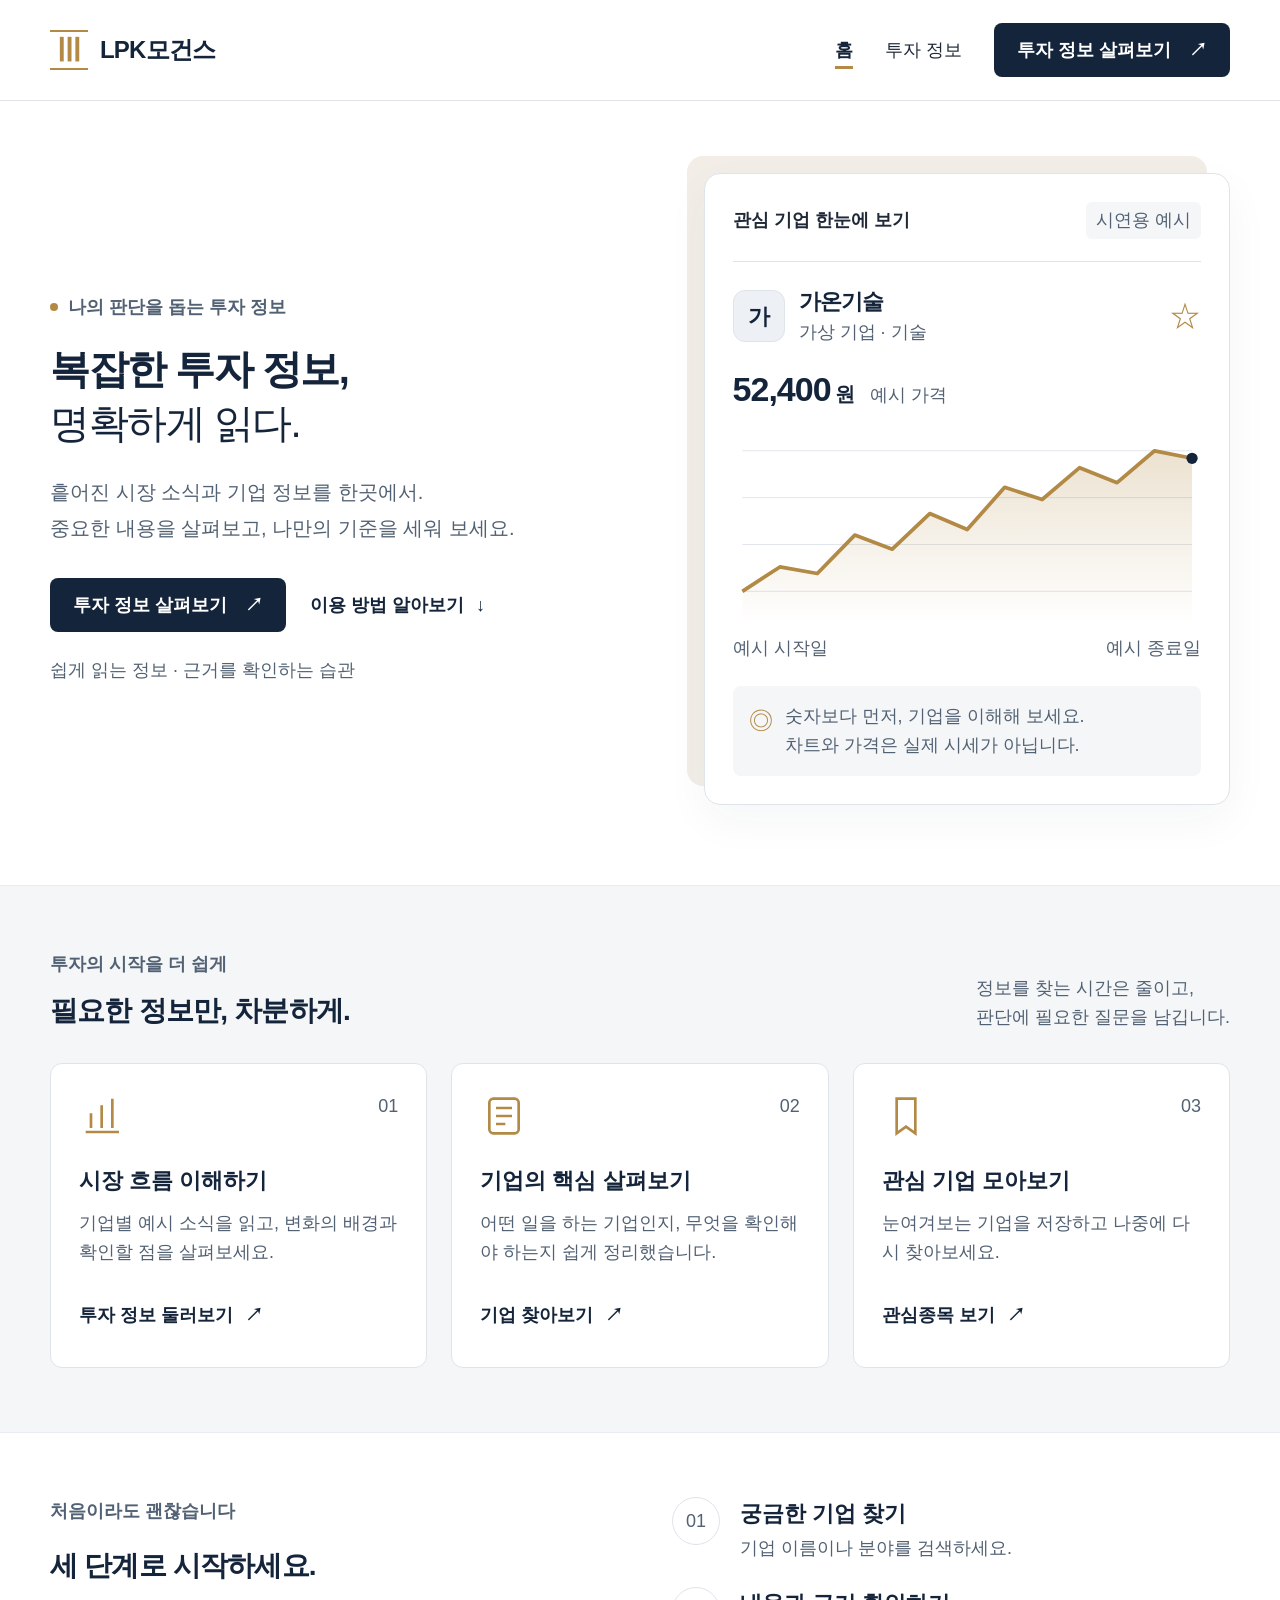
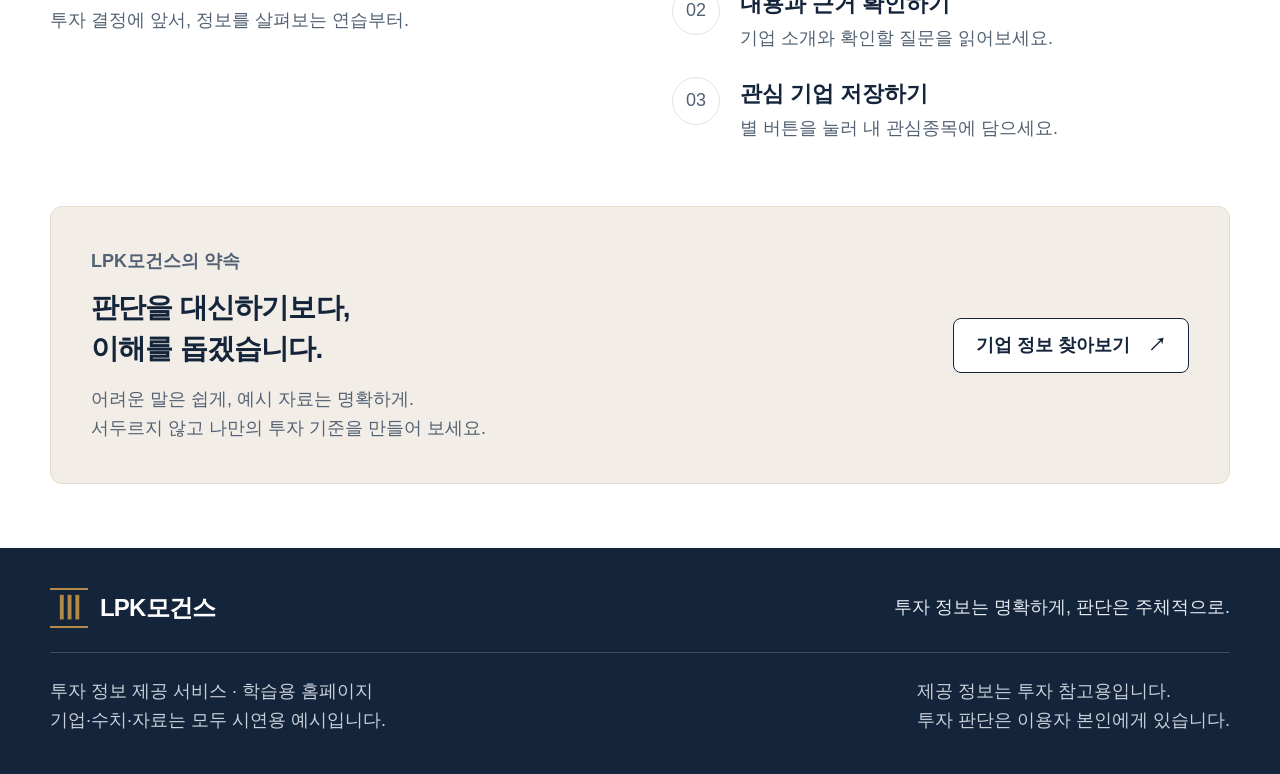
==== index.html @ 1f758c42 "LPK모건스 홈페이지와 페이지 구성 문서 저장" ====
<!doctype html>
<html lang="ko"><head><meta charset="utf-8"><meta name="viewport" content="width=device-width, initial-scale=1"><meta name="description" content="LPK모건스의 학습용 투자 정보 홈페이지. 기업 검색과 관심종목 저장을 예시 자료로 체험하세요."><title>홈 | LPK모건스</title><link rel="stylesheet" href="style.css"><script src="script.js" defer></script></head><body><a class="skip-link" href="#main">본문으로 바로가기</a>
<header class="site-header"><div class="container header-inner"><a class="brand" href="index.html" aria-label="LPK모건스 홈"><span class="brand-mark" aria-hidden="true">Ⅲ</span><span>LPK모건스</span></a><button class="menu-toggle" type="button" aria-expanded="false" aria-controls="site-nav" hidden><span aria-hidden="true">☰</span> <span data-menu-label>메뉴 열기</span></button><nav id="site-nav" aria-label="주 메뉴"><a href="index.html" aria-current="page">홈</a><a href="투자정보.html" >투자 정보</a><a class="button primary nav-cta" href="투자정보.html">투자 정보 살펴보기 <span aria-hidden="true">↗</span></a></nav></div></header><main id="main"><section class="hero container"><div class="hero-copy"><p class="eyebrow"><span></span> 나의 판단을 돕는 투자 정보</p><h1>복잡한 투자 정보,<br><span>명확하게 읽다.</span></h1><p class="lead">흩어진 시장 소식과 기업 정보를 한곳에서.<br>중요한 내용을 살펴보고, 나만의 기준을 세워 보세요.</p><div class="hero-actions"><a class="button primary" href="투자정보.html">투자 정보 살펴보기 <span aria-hidden="true">↗</span></a><a class="text-link" href="#how">이용 방법 알아보기 <span aria-hidden="true">↓</span></a></div><p class="quiet">쉽게 읽는 정보 · 근거를 확인하는 습관</p></div><div class="hero-visual"><div class="visual-heading"><span class="mini-label">관심 기업 한눈에 보기</span><span class="badge">시연용 예시</span></div><div class="sample-company"><div class="company-symbol">가</div><div><h2>가온기술</h2><p>가상 기업 · 기술</p></div><span class="sample-star" aria-hidden="true">☆</span></div><div class="sample-price"><strong>52,400<span>원</span></strong><span class="price-note">예시 가격</span></div><svg viewBox="0 0 500 230" role="img" aria-labelledby="chart-title" class="line-chart"><title id="chart-title">가상 기업의 예시 주가 흐름. 실제 시세가 아닙니다.</title><defs><linearGradient id="chart-fill" x1="0" x2="0" y1="0" y2="1"><stop offset="0%" stop-color="#B28A45" stop-opacity=".25"/><stop offset="100%" stop-color="#B28A45" stop-opacity="0"/></linearGradient></defs><g stroke="#DFE4EA" stroke-width="1"><path d="M10 35H490M10 85H490M10 135H490M10 185H490"/></g><path d="M10 185L50 159L90 166L130 125L170 140L210 102L250 119L290 74L330 87L370 53L410 69L450 35L490 43V220H10Z" fill="url(#chart-fill)"/><path d="M10 185L50 159L90 166L130 125L170 140L210 102L250 119L290 74L330 87L370 53L410 69L450 35L490 43" fill="none" stroke="#B28A45" stroke-width="4" stroke-linejoin="round"/><circle cx="490" cy="43" r="6" fill="#14243A"/></svg><div class="chart-axis"><span>예시 시작일</span><span>예시 종료일</span></div><div class="visual-note"><span aria-hidden="true">◎</span><p>숫자보다 먼저, 기업을 이해해 보세요.<br>차트와 가격은 실제 시세가 아닙니다.</p></div></div></section>
<section class="services section-tint"><div class="container"><div class="section-heading"><div><p class="eyebrow">투자의 시작을 더 쉽게</p><h2>필요한 정보만, 차분하게.</h2></div><p>정보를 찾는 시간은 줄이고,<br>판단에 필요한 질문을 남깁니다.</p></div><div class="service-grid"><article class="service-card"><div class="service-icon"><svg viewBox="0 0 34 36" fill="none" stroke="currentColor" stroke-width="2" aria-hidden="true"><path d="M8 27V16m8 11V10m8 17V5M4 30h25"/></svg></div><span class="step-number">01</span><h3>시장 흐름 이해하기</h3><p>기업별 예시 소식을 읽고, 변화의 배경과 확인할 점을 살펴보세요.</p><a class="text-link" href="투자정보.html">투자 정보 둘러보기 <span aria-hidden="true">↗</span></a></article><article class="service-card"><div class="service-icon"><svg viewBox="0 0 34 36" fill="none" stroke="currentColor" stroke-width="2" aria-hidden="true"><rect x="6" y="5" width="22" height="26" rx="3"/><path d="M11 12h12M11 18h12M11 24h7"/></svg></div><span class="step-number">02</span><h3>기업의 핵심 살펴보기</h3><p>어떤 일을 하는 기업인지, 무엇을 확인해야 하는지 쉽게 정리했습니다.</p><a class="text-link" href="투자정보.html">기업 찾아보기 <span aria-hidden="true">↗</span></a></article><article class="service-card"><div class="service-icon"><svg viewBox="0 0 34 36" fill="none" stroke="currentColor" stroke-width="2" aria-hidden="true"><path d="M10 5h14v26l-7-5-7 5z"/></svg></div><span class="step-number">03</span><h3>관심 기업 모아보기</h3><p>눈여겨보는 기업을 저장하고 나중에 다시 찾아보세요.</p><a class="text-link" href="투자정보.html?view=saved">관심종목 보기 <span aria-hidden="true">↗</span></a></article></div></div></section>
<section class="container how-section" id="how"><div><p class="eyebrow">처음이라도 괜찮습니다</p><h2>세 단계로 시작하세요.</h2><p class="muted">투자 결정에 앞서, 정보를 살펴보는 연습부터.</p></div><ol class="steps"><li><span>01</span><div><h3>궁금한 기업 찾기</h3><p>기업 이름이나 분야를 검색하세요.</p></div></li><li><span>02</span><div><h3>내용과 근거 확인하기</h3><p>기업 소개와 확인할 질문을 읽어보세요.</p></div></li><li><span>03</span><div><h3>관심 기업 저장하기</h3><p>별 버튼을 눌러 내 관심종목에 담으세요.</p></div></li></ol></section><section class="container closing"><div><p class="eyebrow">LPK모건스의 약속</p><h2>판단을 대신하기보다,<br>이해를 돕겠습니다.</h2><p>어려운 말은 쉽게, 예시 자료는 명확하게.<br>서두르지 않고 나만의 투자 기준을 만들어 보세요.</p></div><a class="button secondary" href="투자정보.html">기업 정보 찾아보기 <span aria-hidden="true">↗</span></a></section></main><footer class="site-footer"><div class="container"><div class="footer-top"><a class="brand" href="index.html"><span class="brand-mark" aria-hidden="true">Ⅲ</span>LPK모건스</a><p>투자 정보는 명확하게, 판단은 주체적으로.</p></div><div class="footer-bottom"><p>투자 정보 제공 서비스 · 학습용 홈페이지<br>기업·수치·자료는 모두 시연용 예시입니다.</p><p>제공 정보는 투자 참고용입니다.<br>투자 판단은 이용자 본인에게 있습니다.</p></div></div></footer></body></html>
---- style.css ----
:root{--navy:#14243a;--gold:#b28a45;--bg:#f4f6f8;--text:#202938;--muted:#526173;--border:#dfe4ea;--white:#fff}*{box-sizing:border-box}html{scroll-behavior:auto}body{margin:0;color:var(--text);background:var(--white);font-family:"맑은 고딕","Apple SD Gothic Neo","Noto Sans KR",sans-serif;font-size:18px;line-height:1.6;overflow-wrap:anywhere}button,input{font:inherit}button,a,input{-webkit-tap-highlight-color:transparent}button{cursor:pointer}a{color:inherit;text-decoration:none}button:focus-visible,a:focus-visible,input:focus-visible{outline:3px solid var(--gold);outline-offset:4px}h1,h2,h3,p{margin:0}h1{font-size:40px;line-height:1.35;letter-spacing:-1.5px;color:var(--navy);font-weight:800}h2{font-size:28px;line-height:1.45;letter-spacing:-.8px;color:var(--navy)}h3{font-size:22px;line-height:1.5;color:var(--navy)}p+p{margin-top:12px}.container{width:min(1180px,calc(100% - 80px));margin-inline:auto}.site-header{border-bottom:1px solid var(--border);background:#fff}.header-inner{min-height:100px;display:flex;align-items:center;justify-content:space-between;gap:24px}.brand{display:inline-flex;align-items:center;gap:12px;color:var(--navy);font-weight:800;font-size:24px;white-space:nowrap;letter-spacing:-.8px}.brand-mark{display:inline-grid;place-items:center;width:38px;height:40px;font-family:Georgia,serif;font-size:32px;color:var(--gold);border-block:2px solid var(--gold);line-height:1}.site-header nav{display:flex;align-items:center;gap:32px}.site-header nav>a:not(.button){padding:12px 0}.site-header [aria-current=page]{color:var(--navy);font-weight:800;text-decoration:underline;text-decoration-color:var(--gold);text-decoration-thickness:3px;text-underline-offset:10px}.button{min-height:48px;padding:12px 22px;border:1px solid transparent;border-radius:8px;display:inline-flex;align-items:center;justify-content:center;gap:18px;font-size:18px;font-weight:700;text-align:center;line-height:1.6}.button.primary{background:var(--navy);color:white}.button.primary:hover{background:#283f5c}.button.secondary{border-color:var(--navy);background:white;color:var(--navy)}.button.secondary:hover{background:var(--bg)}.menu-toggle{display:none;min-height:48px;background:white;border:1px solid var(--border);border-radius:8px;padding:8px 12px;color:var(--navy)}[hidden]{display:none!important}.hero{display:grid;grid-template-columns:1.12fr 1fr;gap:64px;align-items:center;padding-block:72px 80px}.eyebrow{font-size:18px;font-weight:700;color:var(--muted);margin-bottom:20px;display:flex;align-items:center;gap:10px}.eyebrow>span{height:8px;width:8px;border-radius:50%;background:var(--gold);display:inline-block;flex-shrink:0}.hero h1{margin-bottom:24px}.hero h1 span{font-weight:500}.lead{color:var(--muted);font-size:20px;line-height:1.8}.hero-actions{display:flex;align-items:center;gap:24px;flex-wrap:wrap;margin-top:32px}.text-link{display:inline-flex;align-items:center;gap:12px;font-weight:700;color:var(--navy);min-height:48px}.text-link:hover{text-decoration:underline}.quiet{color:var(--muted);margin-top:24px}.hero-visual{border:1px solid var(--border);border-radius:16px;background:#fff;padding:28px;box-shadow:0 16px 45px #14243a0b;position:relative}.hero-visual:before{content:"";position:absolute;inset:-18px 22px 18px -18px;background:#f2eee7;border-radius:16px;z-index:-1}.visual-heading{display:flex;gap:12px;justify-content:space-between;align-items:center;padding-bottom:22px;border-bottom:1px solid var(--border);flex-wrap:wrap}.mini-label{font-weight:700}.badge{background:var(--bg);padding:4px 10px;border-radius:6px;color:var(--muted);font-size:18px}.sample-company{display:flex;align-items:center;gap:14px;margin-top:24px}.company-symbol{background:#edf0f5;width:52px;height:52px;border:1px solid var(--border);border-radius:12px;display:grid;place-items:center;color:var(--navy);font-size:22px;font-weight:700;flex-shrink:0}.sample-company h2{font-size:22px}.sample-company p{color:var(--muted);font-size:18px}.sample-star{margin-left:auto;font-size:32px;color:var(--gold)}.sample-price{margin-block:20px 4px;display:flex;align-items:baseline;gap:16px;flex-wrap:wrap}.sample-price strong{font-size:34px;line-height:1.4;color:var(--navy);letter-spacing:-1px}.sample-price strong span{font-size:20px;margin-left:4px}.price-note{color:var(--muted)}.line-chart{display:block;width:100%;height:auto}.chart-axis{display:flex;justify-content:space-between;color:var(--muted);gap:12px}.visual-note{display:flex;gap:12px;background:var(--bg);padding:16px;border-radius:8px;margin-top:24px;color:var(--muted)}.visual-note>span{color:var(--gold);font-size:24px}.section-tint{background:var(--bg);border-block:1px solid #e9edf1;padding-block:64px}.section-heading{display:flex;justify-content:space-between;align-items:end;gap:32px;margin-bottom:32px}.section-heading .eyebrow{margin-bottom:12px}.section-heading>p{color:var(--muted)}.service-grid{display:grid;grid-template-columns:repeat(3,minmax(0,1fr));gap:24px}.service-card{background:white;border:1px solid var(--border);border-radius:12px;padding:28px;position:relative}.service-icon{width:48px;height:48px;color:var(--gold);margin-bottom:24px;flex-shrink:0}.service-icon svg{width:100%;height:100%}.step-number{position:absolute;right:28px;top:28px;color:var(--muted)}.service-card h3{margin-bottom:12px}.service-card>p{color:var(--muted);margin-bottom:24px}.how-section{display:grid;grid-template-columns:1fr 1fr;gap:64px;padding-block:64px}.how-section .muted{margin-top:20px}.muted{color:var(--muted)}.steps{list-style:none;padding:0;margin:0;display:grid;gap:24px}.steps li{display:flex;gap:20px;align-items:start}.steps li>span{color:var(--muted);border:1px solid var(--border);border-radius:50%;width:48px;height:48px;display:grid;place-items:center;flex-shrink:0}.steps p{color:var(--muted);margin-top:4px}.closing{padding:40px;background:#f2eee7;border:1px solid #e5dccb;border-radius:12px;display:flex;align-items:center;justify-content:space-between;gap:32px;margin-bottom:64px}.closing .eyebrow{margin-bottom:12px}.closing p:not(.eyebrow){margin-top:16px;color:var(--muted)}.closing .button{flex-shrink:0}.site-footer{background:var(--navy);color:#e5eaf0;padding-block:40px}.site-footer .brand{color:white}.footer-top,.footer-bottom{display:flex;justify-content:space-between;gap:24px}.footer-top{align-items:center;padding-bottom:24px;border-bottom:1px solid #ffffff30}.footer-bottom{padding-top:24px;color:#c8d0da}.footer-bottom p{margin:0}.info-main{background:#f8f9fb;padding-bottom:64px}.info-heading{padding-block:48px 32px}.info-heading h1{margin-bottom:16px}.demo-notice{color:var(--muted);margin-top:20px;padding-left:14px;border-left:3px solid var(--gold)}.filter-panel{padding:28px;border:1px solid var(--border);border-radius:12px;background:white}#search-form label{font-size:22px;font-weight:700;display:block;color:var(--navy);margin-bottom:16px}.search-row{display:flex;gap:12px}.search-row input{min-width:0;flex:1;border:1px solid #aeb9c7;border-radius:8px;padding:12px 16px;background:white;color:var(--text);min-height:52px}.search-row input::placeholder{color:var(--muted)}.filter-row{display:flex;justify-content:space-between;gap:20px;align-items:center;flex-wrap:wrap;margin-top:24px}.category-filters{display:flex;gap:10px;flex-wrap:wrap}.filter{min-height:48px;padding:8px 18px;background:white;color:var(--muted);border:1px solid var(--border);border-radius:24px}.filter.active{color:white;background:var(--navy);border-color:var(--navy)}.saved-toggle{min-height:48px;display:flex;align-items:center;gap:8px;color:var(--navy);cursor:pointer}.saved-toggle input{width:22px;height:22px;accent-color:var(--navy);flex-shrink:0}.results-heading{display:flex;align-items:center;justify-content:space-between;gap:20px;margin:32px 0 24px}.results-heading h2{font-size:24px}.results-heading h2 span{font-size:18px;color:var(--muted);font-weight:400;margin-left:8px}.results-heading p{color:var(--muted)}.company-grid{display:grid;grid-template-columns:repeat(2,minmax(0,1fr));gap:24px}.company-card{padding:28px;border:1px solid var(--border);border-radius:12px;background:white}.company-card-header{display:flex;gap:14px;align-items:center;margin-bottom:24px}.company-card-header .category{color:var(--muted)}.save-button{margin-left:auto;min-width:48px;min-height:48px;border:1px solid var(--border);border-radius:8px;background:white;color:var(--muted);font-size:28px;flex-shrink:0}.save-button[aria-pressed=true]{background:#f2eee7;border-color:var(--gold);color:var(--navy)}.company-card .description{color:var(--muted);margin-bottom:20px}.company-meta{display:flex;align-items:center;justify-content:space-between;gap:12px;padding-block:16px;border-block:1px solid var(--border);margin-bottom:20px;flex-wrap:wrap}.company-meta strong{font-size:22px;color:var(--navy)}.company-meta span{color:var(--muted)}.question-box{background:var(--bg);padding:16px;border-radius:8px}.question-box h3{font-size:18px;margin-bottom:6px}.question-box p{color:var(--muted)}.source{color:var(--muted);margin-top:20px}.empty-state{text-align:center;border:1px dashed #aeb9c7;border-radius:12px;background:white;padding:48px 24px}.empty-state>span{font-size:40px;color:var(--gold)}.empty-state p{color:var(--muted);margin-block:12px 24px}.storage-status{color:var(--muted);margin-bottom:20px}.storage-status:empty{display:none}.reading-note{display:flex;align-items:start;gap:24px;border-top:1px solid var(--border);margin-top:48px;padding-top:32px}.reading-note h2{font-size:22px;margin-bottom:12px}.reading-note p{color:var(--muted)}.sr-only{position:absolute;width:1px;height:1px;padding:0;margin:-1px;overflow:hidden;clip:rect(0,0,0,0);white-space:nowrap;border:0}.skip-link{position:absolute;left:16px;top:-100px;background:var(--navy);color:white;padding:12px;z-index:10}.skip-link:focus{top:12px}
@media(max-width:1050px){.container{width:calc(100% - 48px)}.site-header nav{gap:20px}.hero{gap:32px;padding-block:56px}.service-card{padding:24px}.section-heading{align-items:start}.hero-actions{gap:16px}.lead{font-size:18px}.nav-cta{padding-inline:14px}}
@media(max-width:800px){.header-inner{min-height:84px;flex-wrap:wrap;gap:0;padding-block:16px}.brand{font-size:22px}.brand-mark{width:30px;height:34px;font-size:28px}.menu-toggle:not([hidden]){display:inline-flex;gap:8px;align-items:center}.site-header nav{width:100%;flex-direction:column;align-items:stretch;gap:8px;margin-top:16px;border-top:1px solid var(--border);padding-top:16px}.site-header nav>a:not(.button){padding:12px}.site-header nav[data-open=false]{display:none}.hero{grid-template-columns:1fr;gap:40px}.hero-copy{max-width:600px}.hero-visual{max-width:580px;width:100%;justify-self:center}.service-grid{grid-template-columns:1fr}.service-card{padding:24px}.section-heading{display:block}.section-heading>p{margin-top:20px}.how-section{grid-template-columns:1fr;gap:32px}.closing{flex-direction:column;align-items:start}.footer-top,.footer-bottom{flex-direction:column;align-items:start}.company-grid{grid-template-columns:1fr}.results-heading{display:block}.results-heading p{margin-top:8px}.reading-note{gap:16px}}
@media(max-width:480px){.container{width:calc(100% - 40px)}h1{font-size:30px;letter-spacing:-1px}h2{font-size:24px}.hero{padding-block:40px}.hero h1{margin-bottom:20px}.hero-copy .lead br{display:none}.hero-actions{align-items:stretch;flex-direction:column}.hero-actions .text-link{justify-content:center}.eyebrow{margin-bottom:16px}.hero-visual{padding:20px}.hero-visual:before{inset:-10px 12px 10px -10px}.visual-heading{gap:8px}.sample-price strong{font-size:30px}.visual-note{padding:12px;gap:8px}.section-tint{padding-block:40px}.how-section{padding-block:40px}.closing{padding:20px;margin-bottom:40px}.closing .button{width:100%}.info-heading{padding-top:32px}.filter-panel{padding:20px}.search-row{gap:8px}.search-row input{padding:12px;max-width:100%}.search-row .button{padding-inline:16px}.category-filters{gap:8px}.filter{padding-inline:14px}.company-card{padding:20px}.reading-note{flex-direction:column}.reading-note .service-icon{margin-bottom:0}.header-inner .brand{gap:8px}.menu-toggle{padding-inline:10px}.company-card-header{gap:10px}.company-card-header .company-symbol{width:44px;height:44px}.sample-company{gap:10px}.steps li{gap:14px}.quiet{margin-top:20px}}
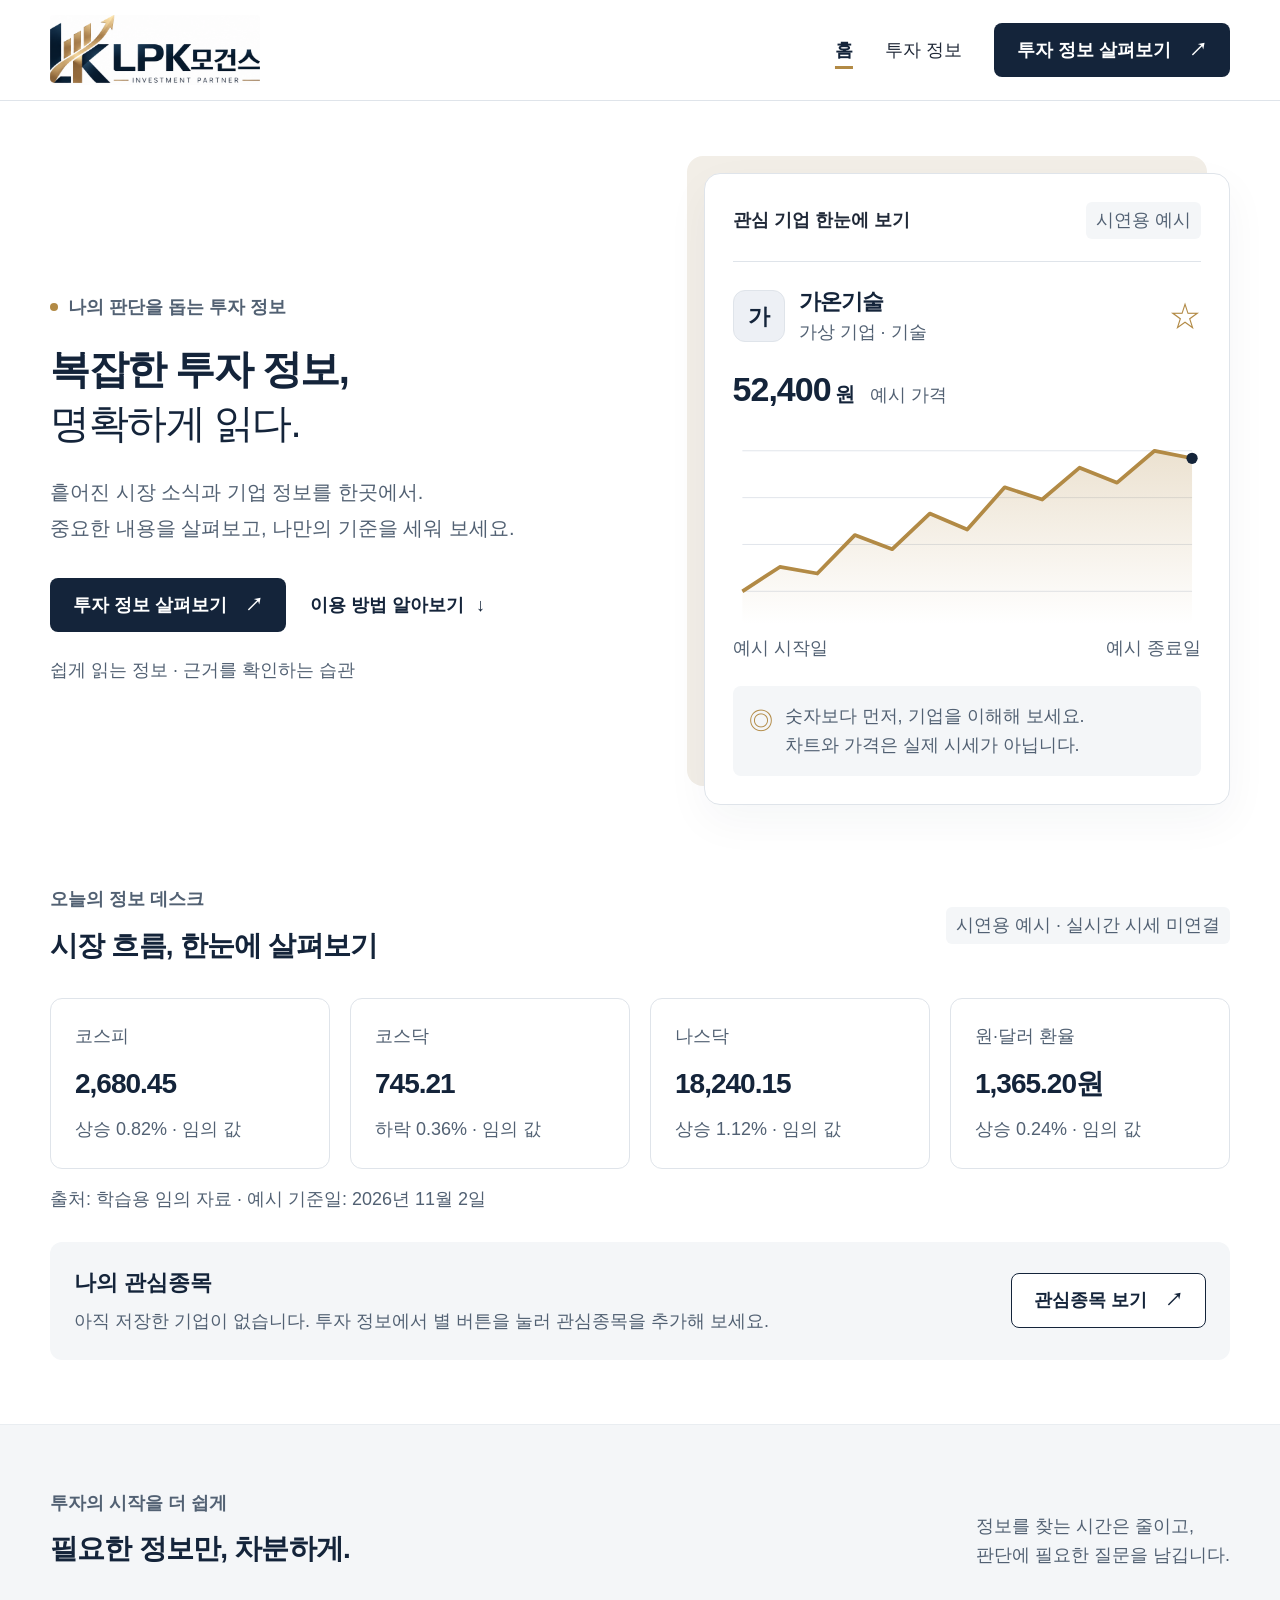
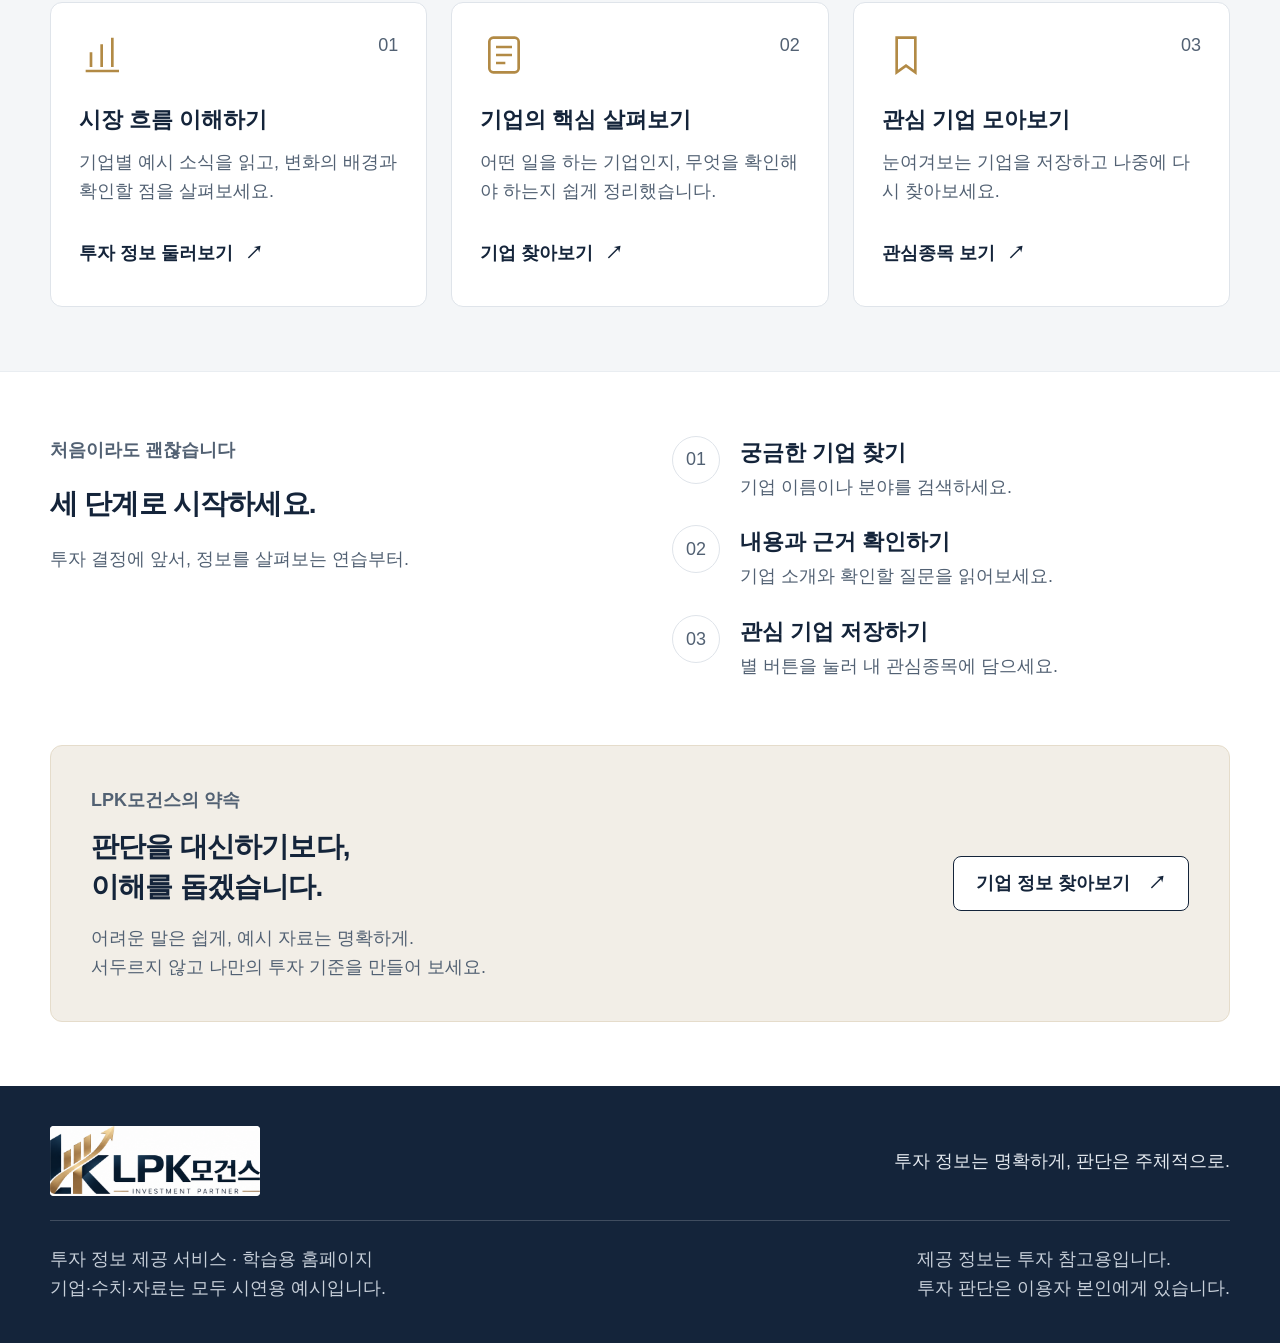
==== commit 6bed3dc8: "로고 적용 및 시장 현황·기간별 차트·관심종목 메모 추가" ====
--- a/index.html
+++ b/index.html
@@ -1,5 +1,5 @@
 <!doctype html>
 <html lang="ko"><head><meta charset="utf-8"><meta name="viewport" content="width=device-width, initial-scale=1"><meta name="description" content="LPK모건스의 학습용 투자 정보 홈페이지. 기업 검색과 관심종목 저장을 예시 자료로 체험하세요."><title>홈 | LPK모건스</title><link rel="stylesheet" href="style.css"><script src="script.js" defer></script></head><body><a class="skip-link" href="#main">본문으로 바로가기</a>
-<header class="site-header"><div class="container header-inner"><a class="brand" href="index.html" aria-label="LPK모건스 홈"><span class="brand-mark" aria-hidden="true">Ⅲ</span><span>LPK모건스</span></a><button class="menu-toggle" type="button" aria-expanded="false" aria-controls="site-nav" hidden><span aria-hidden="true">☰</span> <span data-menu-label>메뉴 열기</span></button><nav id="site-nav" aria-label="주 메뉴"><a href="index.html" aria-current="page">홈</a><a href="투자정보.html" >투자 정보</a><a class="button primary nav-cta" href="투자정보.html">투자 정보 살펴보기 <span aria-hidden="true">↗</span></a></nav></div></header><main id="main"><section class="hero container"><div class="hero-copy"><p class="eyebrow"><span></span> 나의 판단을 돕는 투자 정보</p><h1>복잡한 투자 정보,<br><span>명확하게 읽다.</span></h1><p class="lead">흩어진 시장 소식과 기업 정보를 한곳에서.<br>중요한 내용을 살펴보고, 나만의 기준을 세워 보세요.</p><div class="hero-actions"><a class="button primary" href="투자정보.html">투자 정보 살펴보기 <span aria-hidden="true">↗</span></a><a class="text-link" href="#how">이용 방법 알아보기 <span aria-hidden="true">↓</span></a></div><p class="quiet">쉽게 읽는 정보 · 근거를 확인하는 습관</p></div><div class="hero-visual"><div class="visual-heading"><span class="mini-label">관심 기업 한눈에 보기</span><span class="badge">시연용 예시</span></div><div class="sample-company"><div class="company-symbol">가</div><div><h2>가온기술</h2><p>가상 기업 · 기술</p></div><span class="sample-star" aria-hidden="true">☆</span></div><div class="sample-price"><strong>52,400<span>원</span></strong><span class="price-note">예시 가격</span></div><svg viewBox="0 0 500 230" role="img" aria-labelledby="chart-title" class="line-chart"><title id="chart-title">가상 기업의 예시 주가 흐름. 실제 시세가 아닙니다.</title><defs><linearGradient id="chart-fill" x1="0" x2="0" y1="0" y2="1"><stop offset="0%" stop-color="#B28A45" stop-opacity=".25"/><stop offset="100%" stop-color="#B28A45" stop-opacity="0"/></linearGradient></defs><g stroke="#DFE4EA" stroke-width="1"><path d="M10 35H490M10 85H490M10 135H490M10 185H490"/></g><path d="M10 185L50 159L90 166L130 125L170 140L210 102L250 119L290 74L330 87L370 53L410 69L450 35L490 43V220H10Z" fill="url(#chart-fill)"/><path d="M10 185L50 159L90 166L130 125L170 140L210 102L250 119L290 74L330 87L370 53L410 69L450 35L490 43" fill="none" stroke="#B28A45" stroke-width="4" stroke-linejoin="round"/><circle cx="490" cy="43" r="6" fill="#14243A"/></svg><div class="chart-axis"><span>예시 시작일</span><span>예시 종료일</span></div><div class="visual-note"><span aria-hidden="true">◎</span><p>숫자보다 먼저, 기업을 이해해 보세요.<br>차트와 가격은 실제 시세가 아닙니다.</p></div></div></section>
-<section class="services section-tint"><div class="container"><div class="section-heading"><div><p class="eyebrow">투자의 시작을 더 쉽게</p><h2>필요한 정보만, 차분하게.</h2></div><p>정보를 찾는 시간은 줄이고,<br>판단에 필요한 질문을 남깁니다.</p></div><div class="service-grid"><article class="service-card"><div class="service-icon"><svg viewBox="0 0 34 36" fill="none" stroke="currentColor" stroke-width="2" aria-hidden="true"><path d="M8 27V16m8 11V10m8 17V5M4 30h25"/></svg></div><span class="step-number">01</span><h3>시장 흐름 이해하기</h3><p>기업별 예시 소식을 읽고, 변화의 배경과 확인할 점을 살펴보세요.</p><a class="text-link" href="투자정보.html">투자 정보 둘러보기 <span aria-hidden="true">↗</span></a></article><article class="service-card"><div class="service-icon"><svg viewBox="0 0 34 36" fill="none" stroke="currentColor" stroke-width="2" aria-hidden="true"><rect x="6" y="5" width="22" height="26" rx="3"/><path d="M11 12h12M11 18h12M11 24h7"/></svg></div><span class="step-number">02</span><h3>기업의 핵심 살펴보기</h3><p>어떤 일을 하는 기업인지, 무엇을 확인해야 하는지 쉽게 정리했습니다.</p><a class="text-link" href="투자정보.html">기업 찾아보기 <span aria-hidden="true">↗</span></a></article><article class="service-card"><div class="service-icon"><svg viewBox="0 0 34 36" fill="none" stroke="currentColor" stroke-width="2" aria-hidden="true"><path d="M10 5h14v26l-7-5-7 5z"/></svg></div><span class="step-number">03</span><h3>관심 기업 모아보기</h3><p>눈여겨보는 기업을 저장하고 나중에 다시 찾아보세요.</p><a class="text-link" href="투자정보.html?view=saved">관심종목 보기 <span aria-hidden="true">↗</span></a></article></div></div></section>
-<section class="container how-section" id="how"><div><p class="eyebrow">처음이라도 괜찮습니다</p><h2>세 단계로 시작하세요.</h2><p class="muted">투자 결정에 앞서, 정보를 살펴보는 연습부터.</p></div><ol class="steps"><li><span>01</span><div><h3>궁금한 기업 찾기</h3><p>기업 이름이나 분야를 검색하세요.</p></div></li><li><span>02</span><div><h3>내용과 근거 확인하기</h3><p>기업 소개와 확인할 질문을 읽어보세요.</p></div></li><li><span>03</span><div><h3>관심 기업 저장하기</h3><p>별 버튼을 눌러 내 관심종목에 담으세요.</p></div></li></ol></section><section class="container closing"><div><p class="eyebrow">LPK모건스의 약속</p><h2>판단을 대신하기보다,<br>이해를 돕겠습니다.</h2><p>어려운 말은 쉽게, 예시 자료는 명확하게.<br>서두르지 않고 나만의 투자 기준을 만들어 보세요.</p></div><a class="button secondary" href="투자정보.html">기업 정보 찾아보기 <span aria-hidden="true">↗</span></a></section></main><footer class="site-footer"><div class="container"><div class="footer-top"><a class="brand" href="index.html"><span class="brand-mark" aria-hidden="true">Ⅲ</span>LPK모건스</a><p>투자 정보는 명확하게, 판단은 주체적으로.</p></div><div class="footer-bottom"><p>투자 정보 제공 서비스 · 학습용 홈페이지<br>기업·수치·자료는 모두 시연용 예시입니다.</p><p>제공 정보는 투자 참고용입니다.<br>투자 판단은 이용자 본인에게 있습니다.</p></div></div></footer></body></html>
+<header class="site-header"><div class="container header-inner"><a class="brand" href="index.html" aria-label="LPK모건스 홈"><span class="brand-logo"><img src="images/logo.png" alt="LPK모건스" width="1536" height="1024"></span></a><button class="menu-toggle" type="button" aria-expanded="false" aria-controls="site-nav" hidden><span aria-hidden="true">☰</span> <span data-menu-label>메뉴 열기</span></button><nav id="site-nav" aria-label="주 메뉴"><a href="index.html" aria-current="page">홈</a><a href="투자정보.html" >투자 정보</a><a class="button primary nav-cta" href="투자정보.html">투자 정보 살펴보기 <span aria-hidden="true">↗</span></a></nav></div></header><main id="main"><section class="hero container"><div class="hero-copy"><p class="eyebrow"><span></span> 나의 판단을 돕는 투자 정보</p><h1>복잡한 투자 정보,<br><span>명확하게 읽다.</span></h1><p class="lead">흩어진 시장 소식과 기업 정보를 한곳에서.<br>중요한 내용을 살펴보고, 나만의 기준을 세워 보세요.</p><div class="hero-actions"><a class="button primary" href="투자정보.html">투자 정보 살펴보기 <span aria-hidden="true">↗</span></a><a class="text-link" href="#how">이용 방법 알아보기 <span aria-hidden="true">↓</span></a></div><p class="quiet">쉽게 읽는 정보 · 근거를 확인하는 습관</p></div><div class="hero-visual"><div class="visual-heading"><span class="mini-label">관심 기업 한눈에 보기</span><span class="badge">시연용 예시</span></div><div class="sample-company"><div class="company-symbol">가</div><div><h2>가온기술</h2><p>가상 기업 · 기술</p></div><span class="sample-star" aria-hidden="true">☆</span></div><div class="sample-price"><strong>52,400<span>원</span></strong><span class="price-note">예시 가격</span></div><svg viewBox="0 0 500 230" role="img" aria-labelledby="chart-title" class="line-chart"><title id="chart-title">가상 기업의 예시 주가 흐름. 실제 시세가 아닙니다.</title><defs><linearGradient id="chart-fill" x1="0" x2="0" y1="0" y2="1"><stop offset="0%" stop-color="#B28A45" stop-opacity=".25"/><stop offset="100%" stop-color="#B28A45" stop-opacity="0"/></linearGradient></defs><g stroke="#DFE4EA" stroke-width="1"><path d="M10 35H490M10 85H490M10 135H490M10 185H490"/></g><path d="M10 185L50 159L90 166L130 125L170 140L210 102L250 119L290 74L330 87L370 53L410 69L450 35L490 43V220H10Z" fill="url(#chart-fill)"/><path d="M10 185L50 159L90 166L130 125L170 140L210 102L250 119L290 74L330 87L370 53L410 69L450 35L490 43" fill="none" stroke="#B28A45" stroke-width="4" stroke-linejoin="round"/><circle cx="490" cy="43" r="6" fill="#14243A"/></svg><div class="chart-axis"><span>예시 시작일</span><span>예시 종료일</span></div><div class="visual-note"><span aria-hidden="true">◎</span><p>숫자보다 먼저, 기업을 이해해 보세요.<br>차트와 가격은 실제 시세가 아닙니다.</p></div></div></section>
+<section class="container market-section" aria-labelledby="market-title"><div class="section-heading"><div><p class="eyebrow">오늘의 정보 데스크</p><h2 id="market-title">시장 흐름, 한눈에 살펴보기</h2></div><span class="badge">시연용 예시 · 실시간 시세 미연결</span></div><div class="market-grid"><article class="market-card"><h3>코스피</h3><strong>2,680.45</strong><p>상승 0.82% · 임의 값</p></article><article class="market-card"><h3>코스닥</h3><strong>745.21</strong><p>하락 0.36% · 임의 값</p></article><article class="market-card"><h3>나스닥</h3><strong>18,240.15</strong><p>상승 1.12% · 임의 값</p></article><article class="market-card"><h3>원·달러 환율</h3><strong>1,365.20원</strong><p>상승 0.24% · 임의 값</p></article></div><p class="market-source">출처: 학습용 임의 자료 · 예시 기준일: 2026년 11월 2일</p><div class="home-watch"><div><h3>나의 관심종목</h3><p id="home-saved-summary">저장한 관심 기업을 확인하고, 메모를 남겨 보세요.</p></div><a class="button secondary" href="투자정보.html?view=saved">관심종목 보기 <span aria-hidden="true">↗</span></a></div></section><section class="services section-tint"><div class="container"><div class="section-heading"><div><p class="eyebrow">투자의 시작을 더 쉽게</p><h2>필요한 정보만, 차분하게.</h2></div><p>정보를 찾는 시간은 줄이고,<br>판단에 필요한 질문을 남깁니다.</p></div><div class="service-grid"><article class="service-card"><div class="service-icon"><svg viewBox="0 0 34 36" fill="none" stroke="currentColor" stroke-width="2" aria-hidden="true"><path d="M8 27V16m8 11V10m8 17V5M4 30h25"/></svg></div><span class="step-number">01</span><h3>시장 흐름 이해하기</h3><p>기업별 예시 소식을 읽고, 변화의 배경과 확인할 점을 살펴보세요.</p><a class="text-link" href="투자정보.html">투자 정보 둘러보기 <span aria-hidden="true">↗</span></a></article><article class="service-card"><div class="service-icon"><svg viewBox="0 0 34 36" fill="none" stroke="currentColor" stroke-width="2" aria-hidden="true"><rect x="6" y="5" width="22" height="26" rx="3"/><path d="M11 12h12M11 18h12M11 24h7"/></svg></div><span class="step-number">02</span><h3>기업의 핵심 살펴보기</h3><p>어떤 일을 하는 기업인지, 무엇을 확인해야 하는지 쉽게 정리했습니다.</p><a class="text-link" href="투자정보.html">기업 찾아보기 <span aria-hidden="true">↗</span></a></article><article class="service-card"><div class="service-icon"><svg viewBox="0 0 34 36" fill="none" stroke="currentColor" stroke-width="2" aria-hidden="true"><path d="M10 5h14v26l-7-5-7 5z"/></svg></div><span class="step-number">03</span><h3>관심 기업 모아보기</h3><p>눈여겨보는 기업을 저장하고 나중에 다시 찾아보세요.</p><a class="text-link" href="투자정보.html?view=saved">관심종목 보기 <span aria-hidden="true">↗</span></a></article></div></div></section>
+<section class="container how-section" id="how"><div><p class="eyebrow">처음이라도 괜찮습니다</p><h2>세 단계로 시작하세요.</h2><p class="muted">투자 결정에 앞서, 정보를 살펴보는 연습부터.</p></div><ol class="steps"><li><span>01</span><div><h3>궁금한 기업 찾기</h3><p>기업 이름이나 분야를 검색하세요.</p></div></li><li><span>02</span><div><h3>내용과 근거 확인하기</h3><p>기업 소개와 확인할 질문을 읽어보세요.</p></div></li><li><span>03</span><div><h3>관심 기업 저장하기</h3><p>별 버튼을 눌러 내 관심종목에 담으세요.</p></div></li></ol></section><section class="container closing"><div><p class="eyebrow">LPK모건스의 약속</p><h2>판단을 대신하기보다,<br>이해를 돕겠습니다.</h2><p>어려운 말은 쉽게, 예시 자료는 명확하게.<br>서두르지 않고 나만의 투자 기준을 만들어 보세요.</p></div><a class="button secondary" href="투자정보.html">기업 정보 찾아보기 <span aria-hidden="true">↗</span></a></section></main><footer class="site-footer"><div class="container"><div class="footer-top"><a class="brand" href="index.html"><span class="brand-logo"><img src="images/logo.png" alt="LPK모건스" width="1536" height="1024"></span></a><p>투자 정보는 명확하게, 판단은 주체적으로.</p></div><div class="footer-bottom"><p>투자 정보 제공 서비스 · 학습용 홈페이지<br>기업·수치·자료는 모두 시연용 예시입니다.</p><p>제공 정보는 투자 참고용입니다.<br>투자 판단은 이용자 본인에게 있습니다.</p></div></div></footer></body></html>
--- a/style.css
+++ b/style.css
@@ -2,3 +2,9 @@
 @media(max-width:1050px){.container{width:calc(100% - 48px)}.site-header nav{gap:20px}.hero{gap:32px;padding-block:56px}.service-card{padding:24px}.section-heading{align-items:start}.hero-actions{gap:16px}.lead{font-size:18px}.nav-cta{padding-inline:14px}}
 @media(max-width:800px){.header-inner{min-height:84px;flex-wrap:wrap;gap:0;padding-block:16px}.brand{font-size:22px}.brand-mark{width:30px;height:34px;font-size:28px}.menu-toggle:not([hidden]){display:inline-flex;gap:8px;align-items:center}.site-header nav{width:100%;flex-direction:column;align-items:stretch;gap:8px;margin-top:16px;border-top:1px solid var(--border);padding-top:16px}.site-header nav>a:not(.button){padding:12px}.site-header nav[data-open=false]{display:none}.hero{grid-template-columns:1fr;gap:40px}.hero-copy{max-width:600px}.hero-visual{max-width:580px;width:100%;justify-self:center}.service-grid{grid-template-columns:1fr}.service-card{padding:24px}.section-heading{display:block}.section-heading>p{margin-top:20px}.how-section{grid-template-columns:1fr;gap:32px}.closing{flex-direction:column;align-items:start}.footer-top,.footer-bottom{flex-direction:column;align-items:start}.company-grid{grid-template-columns:1fr}.results-heading{display:block}.results-heading p{margin-top:8px}.reading-note{gap:16px}}
 @media(max-width:480px){.container{width:calc(100% - 40px)}h1{font-size:30px;letter-spacing:-1px}h2{font-size:24px}.hero{padding-block:40px}.hero h1{margin-bottom:20px}.hero-copy .lead br{display:none}.hero-actions{align-items:stretch;flex-direction:column}.hero-actions .text-link{justify-content:center}.eyebrow{margin-bottom:16px}.hero-visual{padding:20px}.hero-visual:before{inset:-10px 12px 10px -10px}.visual-heading{gap:8px}.sample-price strong{font-size:30px}.visual-note{padding:12px;gap:8px}.section-tint{padding-block:40px}.how-section{padding-block:40px}.closing{padding:20px;margin-bottom:40px}.closing .button{width:100%}.info-heading{padding-top:32px}.filter-panel{padding:20px}.search-row{gap:8px}.search-row input{padding:12px;max-width:100%}.search-row .button{padding-inline:16px}.category-filters{gap:8px}.filter{padding-inline:14px}.company-card{padding:20px}.reading-note{flex-direction:column}.reading-note .service-icon{margin-bottom:0}.header-inner .brand{gap:8px}.menu-toggle{padding-inline:10px}.company-card-header{gap:10px}.company-card-header .company-symbol{width:44px;height:44px}.sample-company{gap:10px}.steps li{gap:14px}.quiet{margin-top:20px}}
+
+/* 승인된 로고와 예시 정보 데스크 */
+.brand-logo{position:relative;display:block;width:210px;height:70px;overflow:hidden;background:white;border-radius:4px;flex-shrink:0}.brand-logo img{position:absolute;width:256px;height:auto;max-width:none;left:-25px;top:-49px}.site-footer .brand-logo{width:210px}.market-section{padding-bottom:64px}.market-section .section-heading{align-items:center}.market-grid{display:grid;grid-template-columns:repeat(4,minmax(0,1fr));gap:20px}.market-card{border:1px solid var(--border);border-radius:12px;padding:24px}.market-card h3{font-size:18px;color:var(--muted);font-weight:500}.market-card strong{display:block;font-size:28px;color:var(--navy);margin:12px 0 8px;letter-spacing:-1px}.market-card p,.market-source{color:var(--muted)}.market-source{margin-top:16px}.home-watch{display:flex;align-items:center;justify-content:space-between;gap:24px;background:var(--bg);padding:24px;margin-top:28px;border-radius:12px}.home-watch p{color:var(--muted);margin-top:8px}.home-watch .button{flex-shrink:0}.chart-section{margin-bottom:32px}.chart-panel{padding:28px;border:1px solid var(--border);border-radius:12px;background:white}.chart-panel .section-heading{align-items:start;margin-bottom:24px}.chart-controls{display:flex;align-items:end;justify-content:space-between;gap:24px;flex-wrap:wrap}.chart-controls label{font-weight:700;display:grid;gap:8px;min-width:220px}.chart-controls select{font:inherit;min-height:48px;border:1px solid #aeb9c7;border-radius:8px;background:white;color:var(--navy);padding:8px 12px;max-width:100%}.period-buttons{display:flex;gap:8px;flex-wrap:wrap}.period-buttons .filter{border-radius:8px}.chart-price{display:flex;gap:20px;align-items:center;justify-content:space-between;flex-wrap:wrap;margin-top:28px}.chart-price strong{font-size:28px;color:var(--navy)}.detail-chart-svg{display:block;width:100%;height:auto;max-height:330px;margin-top:24px}.chart-explanation{color:var(--muted);border-top:1px solid var(--border);padding-top:16px;margin-top:20px}.note-editor{border-top:1px solid var(--border);padding-top:20px;margin-top:20px}.note-editor label{display:block;font-weight:700;color:var(--navy);margin-bottom:8px}.note-editor textarea{font:inherit;width:100%;min-height:100px;resize:vertical;padding:12px;border:1px solid #aeb9c7;border-radius:8px;color:var(--text);background:white}.note-editor textarea:focus-visible,select:focus-visible{outline:3px solid var(--gold);outline-offset:3px}.note-help,.note-save-status{color:var(--muted);margin-top:6px}.company-chart-link{display:inline-block;margin-top:16px;text-decoration:underline;text-underline-offset:4px;color:var(--navy);min-height:48px;padding-top:10px}.site-header .brand{min-width:0}
+@media(max-width:1050px){.market-grid{grid-template-columns:repeat(2,minmax(0,1fr))}.market-card strong{font-size:26px}}
+@media(max-width:800px){.chart-panel .section-heading{display:block}.chart-panel .badge{display:inline-block;margin-top:16px}.chart-controls{align-items:stretch}.chart-controls label{width:100%}.home-watch{flex-direction:column;align-items:stretch}.market-section .section-heading{display:block}.market-section .badge{display:inline-block;margin-top:16px}}
+@media(max-width:480px){.brand-logo,.site-footer .brand-logo{width:170px;height:56px}.brand-logo img{width:207px;left:-20px;top:-39px}.market-section{padding-bottom:40px}.market-grid{grid-template-columns:1fr;gap:16px}.market-card{padding:20px}.home-watch{padding:20px}.chart-panel{padding:20px}.chart-controls label{min-width:0}.period-buttons{gap:8px}.period-buttons .filter{padding-inline:12px}.chart-price{gap:10px}.chart-price strong{font-size:24px}}
